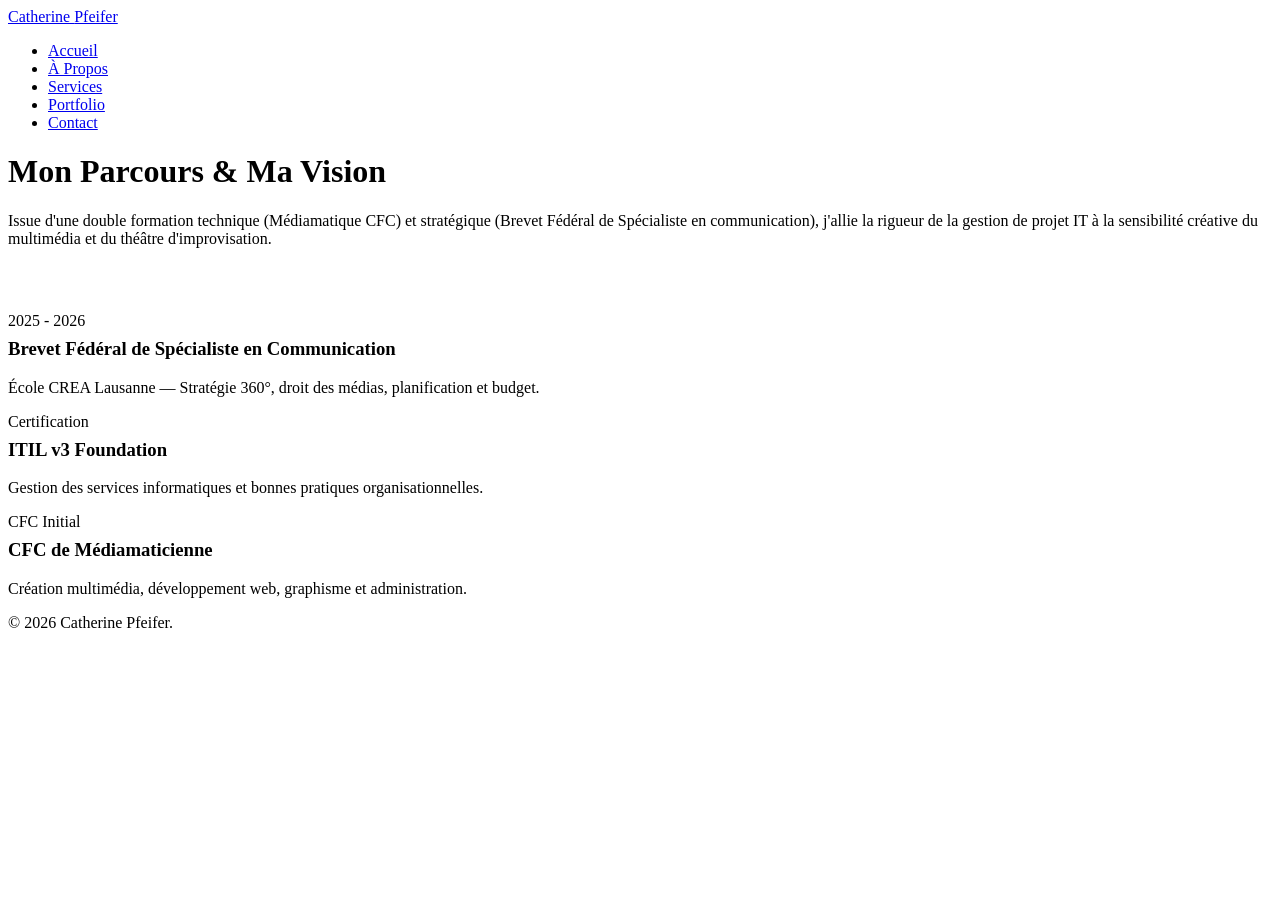
==== a_propos.html @ 6492e7c9 "Add files via upload" ====
<!DOCTYPE html>
<html lang="fr">
<head>
  <meta charset="UTF-8">
  <meta name="viewport" content="width=device-width, initial-scale=1.0">
  <title>À Propos | Catherine Pfeifer - Médiamaticienne &amp; Communication</title>
  <meta name="description" content="Découvrez le parcours de Catherine Pfeifer : Brevet Fédéral de Spécialiste en communication, CFC de Médiamaticienne et certification ITIL v3.">
  <link rel="stylesheet" href="css/style.css">
</head>
<body>

  <header class="site-header">
    <div class="container header-inner">
      <a href="index.html" class="brand-logo">Catherine <span>Pfeifer</span></a>
      <nav>
        <ul class="nav-menu">
          <li><a href="index.html" class="nav-link">Accueil</a></li>
          <li><a href="a_propos.html" class="nav-link active">À Propos</a></li>
          <li><a href="services.html" class="nav-link">Services</a></li>
          <li><a href="portfolio.html" class="nav-link">Portfolio</a></li>
          <li><a href="contact.html" class="nav-link">Contact</a></li>
        </ul>
      </nav>
    </div>
  </header>

  <main class="container section">
    <h1>Mon Parcours &amp; Ma Vision</h1>
    <p style="margin-top:1rem; color: var(--text-muted);">
      Issue d'une double formation technique (Médiamatique CFC) et stratégique (Brevet Fédéral de Spécialiste en communication), j'allie la rigueur de la gestion de projet IT à la sensibilité créative du multimédia et du théâtre d'improvisation.
    </p>

    <!-- Timeline des diplômes -->
    <div class="timeline" style="margin-top: 4rem;">
      <div class="timeline-item">
        <div class="timeline-badge"></div>
        <div class="timeline-panel">
          <span class="badge badge-green">2025 - 2026</span>
          <h3 style="margin-top:0.5rem;">Brevet Fédéral de Spécialiste en Communication</h3>
          <p>École CREA Lausanne — Stratégie 360°, droit des médias, planification et budget.</p>
        </div>
      </div>
      <div class="timeline-item">
        <div class="timeline-badge"></div>
        <div class="timeline-panel">
          <span class="badge badge-purple">Certification</span>
          <h3 style="margin-top:0.5rem;">ITIL v3 Foundation</h3>
          <p>Gestion des services informatiques et bonnes pratiques organisationnelles.</p>
        </div>
      </div>
      <div class="timeline-item">
        <div class="timeline-badge"></div>
        <div class="timeline-panel">
          <span class="badge badge-yellow">CFC Initial</span>
          <h3 style="margin-top:0.5rem;">CFC de Médiamaticienne</h3>
          <p>Création multimédia, développement web, graphisme et administration.</p>
        </div>
      </div>
    </div>
  </main>

  <footer class="site-footer">
    <div class="container footer-content"><p>&copy; 2026 Catherine Pfeifer.</p></div>
  </footer>
  <script src="js/main.js"></script>
</body>
</html>
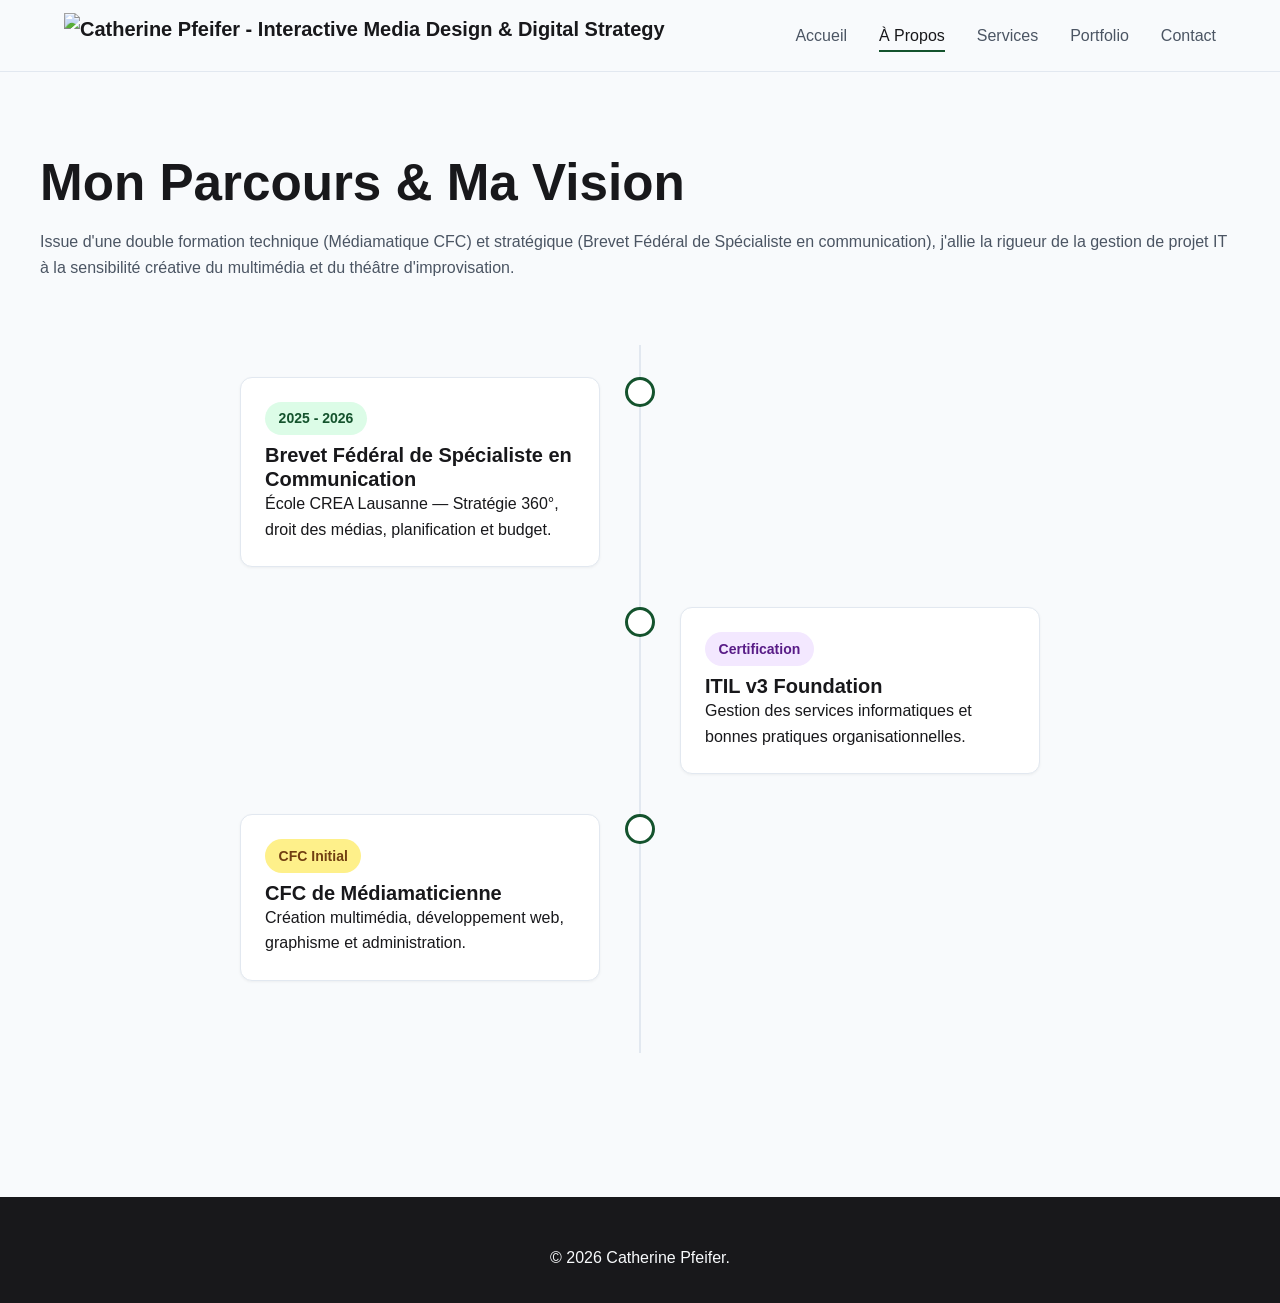
==== commit 3dc112e6: "Add logo image to header and update HTML structure Updated the header to include a logo image and ad" ====
--- a/a_propos.html
+++ b/a_propos.html
@@ -11,7 +11,9 @@
 
   <header class="site-header">
     <div class="container header-inner">
-      <a href="index.html" class="brand-logo">Catherine <span>Pfeifer</span></a>
+     <a href="index.html" class="brand-logo">
+        <img src="images/CP_2_banniere_blanc.jpg" alt="Catherine Pfeifer - Interactive Media Design & Digital Strategy" style="height: 45px; width: auto; display: block;">
+      </a>
       <nav>
         <ul class="nav-menu">
           <li><a href="index.html" class="nav-link">Accueil</a></li>
--- a/css/style.css
+++ b/css/style.css
@@ -0,0 +1,168 @@
+/* ==========================================
+   CHARTE GRAPHIQUE & PALETTE ACCESSIBLE (WCAG AA)
+   ========================================== */
+:root {
+  --bg-green-pastel: #DCFCE7;
+  --bg-purple-pastel: #F3E8FF;
+  --bg-pink-pastel: #FCE7F3;
+  --bg-yellow-pastel: #FEF08A;
+  --bg-page: #F8FAFC;
+  --bg-surface: #FFFFFF;
+    
+  --text-on-green: #14532D;
+  --text-on-purple: #581C87;
+  --text-on-pink: #831843;
+  --text-on-yellow: #713F12;
+    
+  --text-main: #18181B;
+  --text-muted: #4B5563;
+  --accent-gold: #B45309;
+  --border-subtle: #E2E8F0;
+  --focus-ring: #2563EB;
+
+  --font-heading: 'Outfit', -apple-system, sans-serif;
+  --font-body: 'Inter', -apple-system, sans-serif;
+
+  --max-width: 1200px;
+  --header-height: 72px;
+  --radius-sm: 8px;
+  --radius-md: 12px;
+  --radius-lg: 20px;
+  --transition: all 0.25s cubic-bezier(0.4, 0, 0.2, 1);
+  --shadow-sm: 0 1px 3px rgba(0,0,0,0.05);
+  --shadow-md: 0 4px 6px -1px rgba(0,0,0,0.05), 0 2px 4px -1px rgba(0,0,0,0.03);
+}
+
+*, *::before, *::after { box-sizing: border-box; margin: 0; padding: 0; }
+html { scroll-behavior: smooth; font-size: 100%; }
+body {
+  font-family: var(--font-body);
+  background-color: var(--bg-page);
+  color: var(--text-main);
+  line-height: 1.6;
+  -webkit-font-smoothing: antialiased;
+}
+
+:focus-visible { outline: 3px solid var(--focus-ring); outline-offset: 3px; border-radius: 4px; }
+
+h1, h2, h3, h4 { font-family: var(--font-heading); color: var(--text-main); line-height: 1.2; }
+h1 { font-size: clamp(2rem, 4vw, 3.2rem); font-weight: 700; }
+h2 { font-size: clamp(1.6rem, 3vw, 2.2rem); font-weight: 700; }
+h3 { font-size: 1.25rem; font-weight: 600; }
+
+.container { width: 100%; max-width: var(--max-width); margin: 0 auto; padding: 0 1.5rem; }
+.section { padding: 5rem 0; }
+.section-title { text-align: center; margin-bottom: 3rem; }
+.section-title p { color: var(--text-muted); margin-top: 0.5rem; }
+
+/* Boutons & Badges */
+.btn {
+  display: inline-flex; align-items: center; justify-content: center; gap: 0.5rem;
+  padding: 0.875rem 1.75rem; font-weight: 600; font-size: 1rem; text-decoration: none;
+  border-radius: var(--radius-sm); border: 2px solid transparent; cursor: pointer; transition: var(--transition);
+}
+.btn-primary { background-color: var(--text-on-green); color: #FFFFFF; }
+.btn-primary:hover { background-color: #0f3d21; transform: translateY(-2px); }
+.btn-outline { border-color: var(--text-on-green); color: var(--text-on-green); background-color: transparent; }
+.btn-outline:hover { background-color: var(--bg-green-pastel); transform: translateY(-2px); }
+
+.badge { display: inline-flex; align-items: center; gap: 0.5rem; padding: 0.35rem 0.85rem; border-radius: 50px; font-size: 0.875rem; font-weight: 600; }
+.badge-green { background: var(--bg-green-pastel); color: var(--text-on-green); }
+.badge-purple { background: var(--bg-purple-pastel); color: var(--text-on-purple); }
+.badge-pink { background: var(--bg-pink-pastel); color: var(--text-on-pink); }
+.badge-yellow { background: var(--bg-yellow-pastel); color: var(--text-on-yellow); }
+
+/* Navigation Header */
+.site-header {
+  position: sticky; top: 0; height: var(--header-height);
+  background-color: rgba(248, 250, 252, 0.95); backdrop-filter: blur(8px);
+  border-bottom: 1px solid var(--border-subtle); z-index: 1000; display: flex; align-items: center;
+}
+.header-inner { display: flex; align-items: center; justify-content: space-between; width: 100%; }
+.brand-logo { font-family: var(--font-heading); font-size: 1.25rem; font-weight: 700; color: var(--text-main); text-decoration: none; }
+.brand-logo span { color: var(--accent-gold); }
+.nav-menu { display: flex; gap: 2rem; list-style: none; }
+.nav-link { text-decoration: none; color: var(--text-muted); font-weight: 500; transition: var(--transition); padding: 0.5rem 0; position: relative; }
+.nav-link:hover, .nav-link.active { color: var(--text-main); }
+.nav-link.active::after { content: ''; position: absolute; bottom: 0; left: 0; width: 100%; height: 2px; background-color: var(--text-on-green); }
+
+.nav-toggle { display: none; background: none; border: none; cursor: pointer; padding: 0.5rem; }
+.hamburger { display: block; width: 24px; height: 2px; background: var(--text-main); position: relative; transition: var(--transition); }
+.hamburger::before, .hamburger::after { content: ''; position: absolute; width: 24px; height: 2px; background: var(--text-main); left: 0; transition: var(--transition); }
+.hamburger::before { top: -6px; }
+.hamburger::after { top: 6px; }
+
+/* Cartes & Grilles */
+.skills-grid { display: grid; grid-template-columns: repeat(auto-fit, minmax(260px, 1fr)); gap: 1.5rem; }
+.skill-card { padding: 2rem; border-radius: var(--radius-md); box-shadow: var(--shadow-sm); transition: var(--transition); display: flex; flex-direction: column; gap: 1rem; }
+.skill-card.card-green { background-color: var(--bg-green-pastel); color: var(--text-on-green); }
+.skill-card.card-purple { background-color: var(--bg-purple-pastel); color: var(--text-on-purple); }
+.skill-card.card-pink { background-color: var(--bg-pink-pastel); color: var(--text-on-pink); }
+.skill-card.card-yellow { background-color: var(--bg-yellow-pastel); color: var(--text-on-yellow); }
+
+.projects-grid { display: grid; grid-template-columns: repeat(auto-fill, minmax(320px, 1fr)); gap: 2rem; }
+.project-card { background: var(--bg-surface); border-radius: var(--radius-md); border: 1px solid var(--border-subtle); overflow: hidden; display: flex; flex-direction: column; transition: var(--transition); }
+.project-card:hover { transform: translateY(-4px); box-shadow: var(--shadow-md); }
+.project-card.is-hidden { display: none; }
+.project-thumb { height: 200px; background-color: #E2E8F0; display: flex; align-items: center; justify-content: center; font-weight: 600; color: var(--text-muted); }
+.project-content { padding: 1.5rem; display: flex; flex-direction: column; flex-grow: 1; gap: 1rem; }
+
+/* Timeline */
+.timeline { position: relative; max-width: 800px; margin: 0 auto; padding: 2rem 0; }
+.timeline::before { content: ''; position: absolute; top: 0; bottom: 0; left: 20px; width: 2px; background: var(--border-subtle); }
+@media (min-width: 768px) { .timeline::before { left: 50%; transform: translateX(-50%); } }
+.timeline-item { position: relative; margin-bottom: 2.5rem; width: 100%; }
+.timeline-badge { position: absolute; top: 0; left: 6px; width: 30px; height: 30px; border-radius: 50%; background: var(--bg-surface); border: 3px solid var(--text-on-green); z-index: 2; }
+@media (min-width: 768px) { .timeline-badge { left: 50%; transform: translateX(-50%); } }
+.timeline-panel { position: relative; margin-left: 60px; padding: 1.5rem; background: var(--bg-surface); border-radius: var(--radius-md); border: 1px solid var(--border-subtle); box-shadow: var(--shadow-sm); }
+@media (min-width: 768px) {
+  .timeline-item:nth-child(odd) .timeline-panel { margin-left: 0; width: 45%; }
+  .timeline-item:nth-child(even) .timeline-panel { margin-left: 55%; width: 45%; }
+}
+
+/* Footer */
+.site-footer { background: var(--text-main); color: #F8FAFC; padding: 3rem 0 2rem 0; margin-top: 4rem; }
+.footer-content { display: flex; flex-direction: column; align-items: center; gap: 1.5rem; text-align: center; }
+.footer-links { display: flex; gap: 1.5rem; list-style: none; }
+.footer-links a { color: #9CA3AF; text-decoration: none; transition: var(--transition); }
+.footer-links a:hover { color: #FFFFFF; }
+
+@media (max-width: 767px) {
+  .nav-toggle { display: block; z-index: 1001; }
+  .nav-menu { position: fixed; top: 0; right: -100%; width: 80%; max-width: 300px; height: 100vh; background: var(--bg-surface); flex-direction: column; padding: 6rem 2rem 2rem 2rem; box-shadow: -4px 0 12px rgba(0,0,0,0.1); transition: right 0.3s ease-in-out; }
+  .nav-menu.is-open { right: 0; }
+}
+
+/* ==========================================
+   VARIATION DE BOUTONS OR / DORE (ACCESSIBLE)
+   ========================================== */
+
+/* 1. Bouton Or Plein (Fond doré + Texte foncé pour le contraste) */
+.btn-gold-fill {
+  background-color: var(--accent-gold); /* #B45309 ou #D97706 */
+  color: #18181B;                       /* Texte foncé indispensable pour WCAG AA */
+  border-color: var(--accent-gold);
+  font-weight: 700;
+}
+
+.btn-gold-fill:hover {
+  background-color: #92400E;           /* Version légèrement plus sombre au survol */
+  color: #FFFFFF;                      /* Texte blanc valide car le fond devient plus sombre */
+  border-color: #92400E;
+  transform: translateY(-2px);
+}
+
+/* 2. Bouton Contour Or (Fond transparent + Bordure & Texte dorés) */
+.btn-gold-outline {
+  background-color: transparent;
+  color: var(--accent-gold);            /* Texte doré sombre #B45309 */
+  border: 2px solid var(--accent-gold);
+  font-weight: 700;
+}
+
+.btn-gold-outline:hover {
+  background-color: var(--bg-yellow-pastel); /* Fond jaune/or pastel au survol */
+  color: #713F12;                             /* Texte marron/bronze très contrasté */
+  border-color: var(--accent-gold);
+  transform: translateY(-2px);
+}
